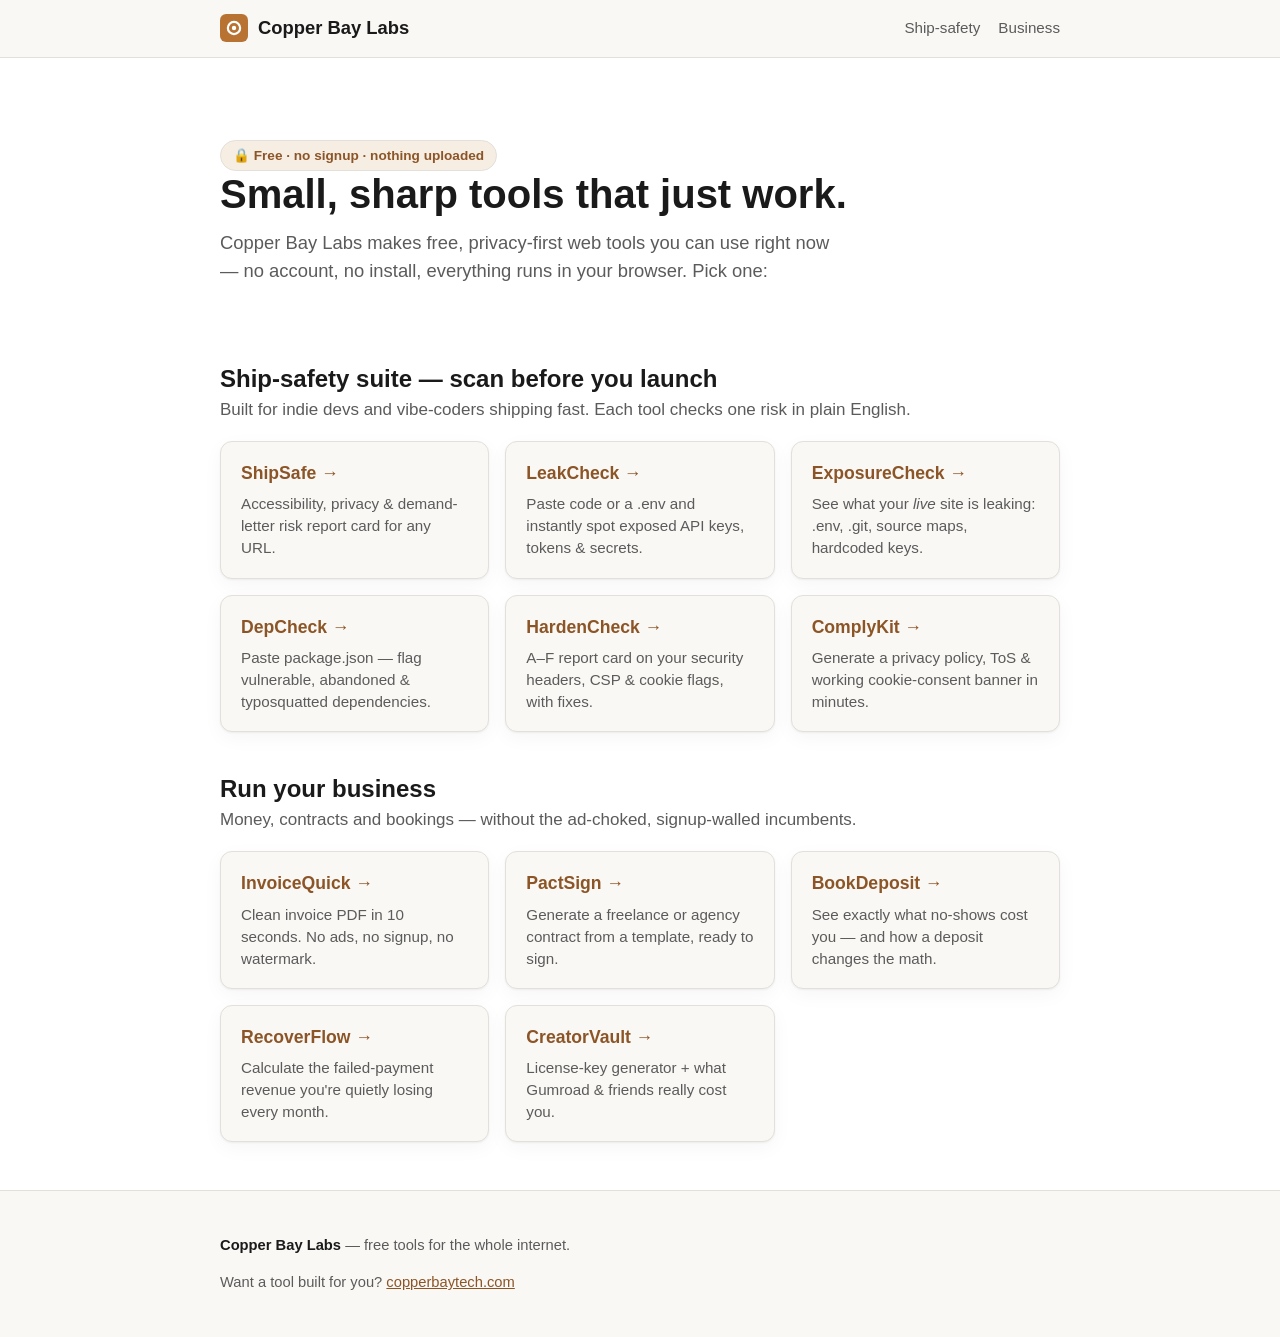
==== index.html @ 55655888 "Copper Bay Labs hub — portfolio home for the tool family Co-Authored-By: Claude Opus 4.8 (1M context" ====
<!DOCTYPE html>
<html lang="en">
<head>
<meta charset="utf-8">
<meta name="viewport" content="width=device-width, initial-scale=1">
<title>Copper Bay Labs — free, no-signup tools that run in your browser</title>
<meta name="description" content="A growing family of free, privacy-first web tools — scan your site before launch, generate invoices and contracts, and more. No signup, nothing uploaded.">
<link rel="canonical" href="https://dukotah.github.io/">
<meta property="og:type" content="website">
<meta property="og:title" content="Copper Bay Labs — free tools that run in your browser">
<meta property="og:description" content="Free, privacy-first web tools. No signup, nothing uploaded.">
<meta property="og:url" content="https://dukotah.github.io/">
<link rel="icon" href="favicon.svg" type="image/svg+xml">
<link rel="stylesheet" href="styles.css">
<script type="application/ld+json">
{ "@context": "https://schema.org", "@type": "Organization", "name": "Copper Bay Labs",
  "url": "https://dukotah.github.io/",
  "description": "A family of free, privacy-first, no-signup web tools." }
</script>
</head>
<body>
<a class="skip" href="#main">Skip to content</a>
<header class="site"><div class="wrap">
  <a class="brand" href="/"><img src="favicon.svg" alt=""> Copper Bay Labs</a>
  <nav class="site" aria-label="Primary"><a href="#suite">Ship-safety</a><a href="#business">Business</a></nav>
</div></header>

<main id="main" class="wrap">
  <section class="hero">
    <span class="badge">🔒 Free · no signup · nothing uploaded</span>
    <h1>Small, sharp tools that just work.</h1>
    <p class="lede">Copper Bay Labs makes free, privacy-first web tools you can use right now —
      no account, no install, everything runs in your browser. Pick one:</p>
  </section>

  <section id="suite" aria-labelledby="suite-h">
    <h2 id="suite-h">Ship-safety suite — scan before you launch</h2>
    <p class="muted">Built for indie devs and vibe-coders shipping fast. Each tool checks one risk in plain English.</p>
    <div class="grid">
      <a class="tool" href="https://dukotah.github.io/shipsafe/"><h3>ShipSafe →</h3><p>Accessibility, privacy &amp; demand-letter risk report card for any URL.</p></a>
      <a class="tool" href="https://dukotah.github.io/leakcheck/"><h3>LeakCheck →</h3><p>Paste code or a .env and instantly spot exposed API keys, tokens &amp; secrets.</p></a>
      <a class="tool" href="https://dukotah.github.io/exposurecheck/"><h3>ExposureCheck →</h3><p>See what your <em>live</em> site is leaking: .env, .git, source maps, hardcoded keys.</p></a>
      <a class="tool" href="https://dukotah.github.io/depcheck/"><h3>DepCheck →</h3><p>Paste package.json — flag vulnerable, abandoned &amp; typosquatted dependencies.</p></a>
      <a class="tool" href="https://dukotah.github.io/hardencheck/"><h3>HardenCheck →</h3><p>A–F report card on your security headers, CSP &amp; cookie flags, with fixes.</p></a>
      <a class="tool" href="https://dukotah.github.io/complykit/"><h3>ComplyKit →</h3><p>Generate a privacy policy, ToS &amp; working cookie-consent banner in minutes.</p></a>
    </div>
  </section>

  <section id="business" aria-labelledby="biz-h">
    <h2 id="biz-h">Run your business</h2>
    <p class="muted">Money, contracts and bookings — without the ad-choked, signup-walled incumbents.</p>
    <div class="grid">
      <a class="tool" href="https://dukotah.github.io/invoicequick/"><h3>InvoiceQuick →</h3><p>Clean invoice PDF in 10 seconds. No ads, no signup, no watermark.</p></a>
      <a class="tool" href="https://dukotah.github.io/pactsign/"><h3>PactSign →</h3><p>Generate a freelance or agency contract from a template, ready to sign.</p></a>
      <a class="tool" href="https://dukotah.github.io/bookdeposit/"><h3>BookDeposit →</h3><p>See exactly what no-shows cost you — and how a deposit changes the math.</p></a>
      <a class="tool" href="https://dukotah.github.io/recoverflow/"><h3>RecoverFlow →</h3><p>Calculate the failed-payment revenue you're quietly losing every month.</p></a>
      <a class="tool" href="https://dukotah.github.io/creatorvault/"><h3>CreatorVault →</h3><p>License-key generator + what Gumroad &amp; friends really cost you.</p></a>
    </div>
  </section>
</main>

<footer class="site"><div class="wrap">
  <p><span class="label">Copper Bay Labs</span> — free tools for the whole internet.</p>
  <p>Want a tool built for you? <a href="https://copperbaytech.com" target="_blank" rel="noopener">copperbaytech.com</a></p>
</div></footer>
</body>
</html>
---- styles.css ----
/* Copper Bay Labs — shared design system. Products fork this and add product-specific rules
   BELOW the marked line. Keep tokens in sync so the suite looks like one family.
   RULE: never reference an undefined var(--token) — it renders invisible but still builds green. */
:root {
  --copper: #b87333;          /* brand accent */
  --copper-dark: #8c5527;
  --copper-tint: #f6ede3;
  --ink: #1a1a1a;             /* primary text */
  --muted: #5b5b5b;           /* secondary text */
  --line: #e3e0db;            /* borders */
  --bg: #ffffff;
  --surface: #faf8f5;         /* cards / raised */
  --surface-2: #f2efe9;
  --ok: #2e7d4f; --warn: #b8860b; --bad: #b3331f;
  --radius: 12px;
  --maxw: 880px;
  --shadow: 0 1px 2px rgba(0,0,0,.05), 0 6px 20px rgba(0,0,0,.04);
  --font: -apple-system, BlinkMacSystemFont, "Segoe UI", Roboto, Helvetica, Arial, sans-serif;
  --mono: ui-monospace, SFMono-Regular, Menlo, Consolas, monospace;
}
@media (prefers-color-scheme: dark) {
  :root {
    --ink: #f2efe9; --muted: #b3aea6; --line: #34302b; --bg: #161412;
    --surface: #1f1c19; --surface-2: #262220; --copper-tint: #2a211a;
  }
}
* { box-sizing: border-box; }
html { -webkit-text-size-adjust: 100%; }
body { margin: 0; font-family: var(--font); color: var(--ink); background: var(--bg);
  line-height: 1.55; font-size: 17px; }
.wrap { max-width: var(--maxw); margin: 0 auto; padding: 0 20px; }
a { color: var(--copper-dark); }
a:hover { color: var(--copper); }
.skip { position: absolute; left: -9999px; }
.skip:focus { left: 8px; top: 8px; background: var(--ink); color: var(--bg); padding: 8px 12px;
  border-radius: 8px; z-index: 10; }

/* Header */
header.site { border-bottom: 1px solid var(--line); background: var(--surface); }
header.site .wrap { display: flex; align-items: center; justify-content: space-between;
  padding-top: 14px; padding-bottom: 14px; gap: 16px; }
.brand { display: flex; align-items: center; gap: 10px; font-weight: 700; color: var(--ink);
  text-decoration: none; font-size: 1.15rem; }
.brand img { width: 28px; height: 28px; }
nav.site a { margin-left: 18px; color: var(--muted); text-decoration: none; font-size: .95rem; }
nav.site a:hover { color: var(--copper); }

/* Hero */
.hero { padding: 44px 0 28px; }
.hero h1 { font-size: clamp(1.7rem, 4vw, 2.5rem); line-height: 1.15; margin: 0 0 12px; }
.hero p.lede { font-size: 1.15rem; color: var(--muted); margin: 0 0 8px; max-width: 60ch; }
.badge { display: inline-flex; align-items: center; gap: 6px; background: var(--copper-tint);
  color: var(--copper-dark); border: 1px solid var(--line); border-radius: 999px;
  padding: 4px 12px; font-size: .85rem; font-weight: 600; }

/* Cards / tool surface */
.card { background: var(--surface); border: 1px solid var(--line); border-radius: var(--radius);
  padding: 22px; box-shadow: var(--shadow); margin: 18px 0; }
label { display: block; font-weight: 600; margin: 14px 0 6px; font-size: .95rem; }
input, select, textarea { width: 100%; padding: 10px 12px; border: 1px solid var(--line);
  border-radius: 8px; background: var(--bg); color: var(--ink); font: inherit; }
input:focus, select:focus, textarea:focus { outline: 2px solid var(--copper); outline-offset: 1px; }
button, .btn { font: inherit; font-weight: 600; cursor: pointer; border-radius: 8px;
  padding: 11px 18px; border: 1px solid var(--copper-dark); background: var(--copper);
  color: #fff; }
button:hover, .btn:hover { background: var(--copper-dark); }
button.secondary { background: transparent; color: var(--copper-dark); }

/* Footer + cross-promo */
footer.site { border-top: 1px solid var(--line); background: var(--surface); margin-top: 48px;
  padding: 28px 0; color: var(--muted); font-size: .92rem; }
footer.site .promo { display: flex; flex-wrap: wrap; gap: 14px; margin: 8px 0 16px; }
footer.site .promo a { color: var(--copper-dark); text-decoration: none; font-weight: 600; }
footer.site .label { font-weight: 700; color: var(--ink); }

/* ===== hub-specific ===== */
.muted { color: var(--muted); margin-top: -4px; }
main section { margin: 38px 0; }
main h2 { font-size: 1.5rem; margin: 0 0 4px; }
.grid { display: grid; grid-template-columns: repeat(auto-fill, minmax(250px, 1fr)); gap: 16px; margin-top: 18px; }
.tool { display: block; text-decoration: none; color: inherit; background: var(--surface);
  border: 1px solid var(--line); border-radius: var(--radius); padding: 18px 20px;
  box-shadow: var(--shadow); transition: transform .08s ease, border-color .08s ease; }
.tool:hover { transform: translateY(-2px); border-color: var(--copper); }
.tool h3 { margin: 0 0 6px; color: var(--copper-dark); font-size: 1.1rem; }
.tool p { margin: 0; color: var(--muted); font-size: .95rem; line-height: 1.45; }
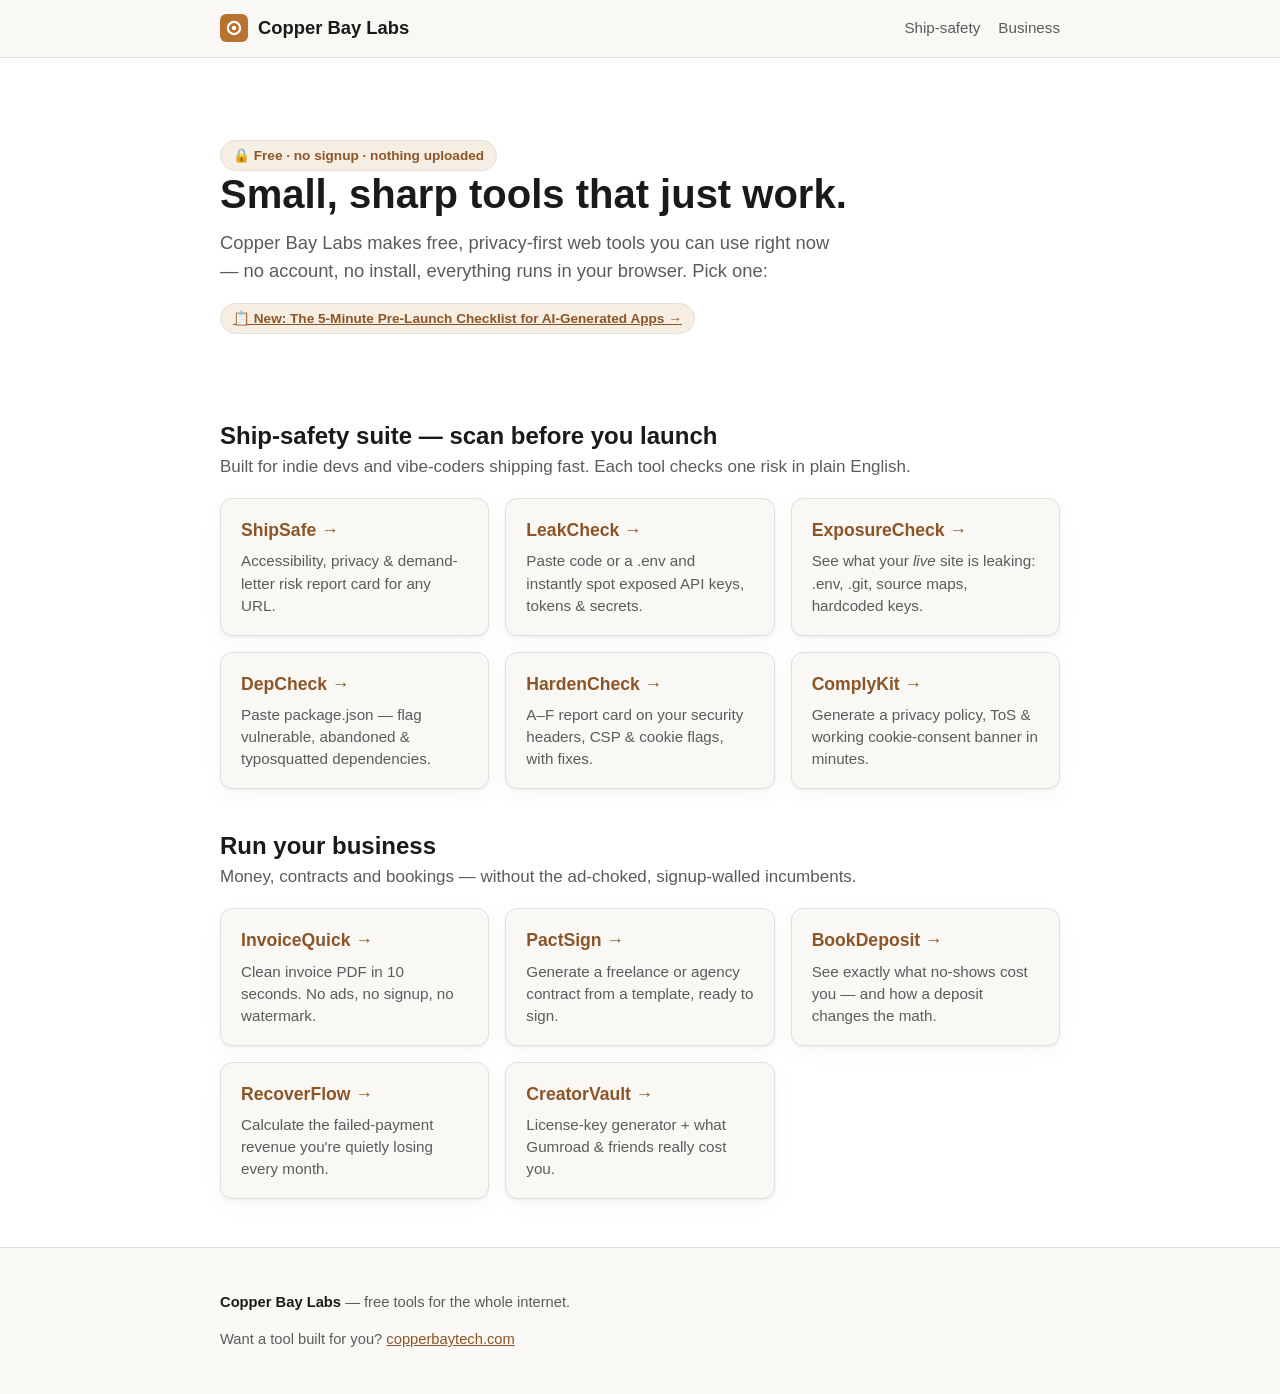
==== commit 6b5e9a5e: "Add cornerstone SEO post: 5-minute pre-launch checklist (links all tools) Co-Authored-By: Claude Opu" ====
--- a/index.html
+++ b/index.html
@@ -5,16 +5,16 @@
 <meta name="viewport" content="width=device-width, initial-scale=1">
 <title>Copper Bay Labs — free, no-signup tools that run in your browser</title>
 <meta name="description" content="A growing family of free, privacy-first web tools — scan your site before launch, generate invoices and contracts, and more. No signup, nothing uploaded.">
-<link rel="canonical" href="https://dukotah.github.io/">
+<link rel="canonical" href="https://labs.copperbaytech.com/">
 <meta property="og:type" content="website">
 <meta property="og:title" content="Copper Bay Labs — free tools that run in your browser">
 <meta property="og:description" content="Free, privacy-first web tools. No signup, nothing uploaded.">
-<meta property="og:url" content="https://dukotah.github.io/">
+<meta property="og:url" content="https://labs.copperbaytech.com/">
 <link rel="icon" href="favicon.svg" type="image/svg+xml">
 <link rel="stylesheet" href="styles.css">
 <script type="application/ld+json">
 { "@context": "https://schema.org", "@type": "Organization", "name": "Copper Bay Labs",
-  "url": "https://dukotah.github.io/",
+  "url": "https://labs.copperbaytech.com/",
   "description": "A family of free, privacy-first, no-signup web tools." }
 </script>
 </head>
@@ -31,18 +31,19 @@
     <h1>Small, sharp tools that just work.</h1>
     <p class="lede">Copper Bay Labs makes free, privacy-first web tools you can use right now —
       no account, no install, everything runs in your browser. Pick one:</p>
+    <p><a class="badge" href="/checklist/">📋 New: The 5-Minute Pre-Launch Checklist for AI-Generated Apps →</a></p>
   </section>
 
   <section id="suite" aria-labelledby="suite-h">
     <h2 id="suite-h">Ship-safety suite — scan before you launch</h2>
     <p class="muted">Built for indie devs and vibe-coders shipping fast. Each tool checks one risk in plain English.</p>
     <div class="grid">
-      <a class="tool" href="https://dukotah.github.io/shipsafe/"><h3>ShipSafe →</h3><p>Accessibility, privacy &amp; demand-letter risk report card for any URL.</p></a>
-      <a class="tool" href="https://dukotah.github.io/leakcheck/"><h3>LeakCheck →</h3><p>Paste code or a .env and instantly spot exposed API keys, tokens &amp; secrets.</p></a>
-      <a class="tool" href="https://dukotah.github.io/exposurecheck/"><h3>ExposureCheck →</h3><p>See what your <em>live</em> site is leaking: .env, .git, source maps, hardcoded keys.</p></a>
-      <a class="tool" href="https://dukotah.github.io/depcheck/"><h3>DepCheck →</h3><p>Paste package.json — flag vulnerable, abandoned &amp; typosquatted dependencies.</p></a>
-      <a class="tool" href="https://dukotah.github.io/hardencheck/"><h3>HardenCheck →</h3><p>A–F report card on your security headers, CSP &amp; cookie flags, with fixes.</p></a>
-      <a class="tool" href="https://dukotah.github.io/complykit/"><h3>ComplyKit →</h3><p>Generate a privacy policy, ToS &amp; working cookie-consent banner in minutes.</p></a>
+      <a class="tool" href="https://labs.copperbaytech.com/shipsafe/"><h3>ShipSafe →</h3><p>Accessibility, privacy &amp; demand-letter risk report card for any URL.</p></a>
+      <a class="tool" href="https://labs.copperbaytech.com/leakcheck/"><h3>LeakCheck →</h3><p>Paste code or a .env and instantly spot exposed API keys, tokens &amp; secrets.</p></a>
+      <a class="tool" href="https://labs.copperbaytech.com/exposurecheck/"><h3>ExposureCheck →</h3><p>See what your <em>live</em> site is leaking: .env, .git, source maps, hardcoded keys.</p></a>
+      <a class="tool" href="https://labs.copperbaytech.com/depcheck/"><h3>DepCheck →</h3><p>Paste package.json — flag vulnerable, abandoned &amp; typosquatted dependencies.</p></a>
+      <a class="tool" href="https://labs.copperbaytech.com/hardencheck/"><h3>HardenCheck →</h3><p>A–F report card on your security headers, CSP &amp; cookie flags, with fixes.</p></a>
+      <a class="tool" href="https://labs.copperbaytech.com/complykit/"><h3>ComplyKit →</h3><p>Generate a privacy policy, ToS &amp; working cookie-consent banner in minutes.</p></a>
     </div>
   </section>
 
@@ -50,11 +51,11 @@
     <h2 id="biz-h">Run your business</h2>
     <p class="muted">Money, contracts and bookings — without the ad-choked, signup-walled incumbents.</p>
     <div class="grid">
-      <a class="tool" href="https://dukotah.github.io/invoicequick/"><h3>InvoiceQuick →</h3><p>Clean invoice PDF in 10 seconds. No ads, no signup, no watermark.</p></a>
-      <a class="tool" href="https://dukotah.github.io/pactsign/"><h3>PactSign →</h3><p>Generate a freelance or agency contract from a template, ready to sign.</p></a>
-      <a class="tool" href="https://dukotah.github.io/bookdeposit/"><h3>BookDeposit →</h3><p>See exactly what no-shows cost you — and how a deposit changes the math.</p></a>
-      <a class="tool" href="https://dukotah.github.io/recoverflow/"><h3>RecoverFlow →</h3><p>Calculate the failed-payment revenue you're quietly losing every month.</p></a>
-      <a class="tool" href="https://dukotah.github.io/creatorvault/"><h3>CreatorVault →</h3><p>License-key generator + what Gumroad &amp; friends really cost you.</p></a>
+      <a class="tool" href="https://labs.copperbaytech.com/invoicequick/"><h3>InvoiceQuick →</h3><p>Clean invoice PDF in 10 seconds. No ads, no signup, no watermark.</p></a>
+      <a class="tool" href="https://labs.copperbaytech.com/pactsign/"><h3>PactSign →</h3><p>Generate a freelance or agency contract from a template, ready to sign.</p></a>
+      <a class="tool" href="https://labs.copperbaytech.com/bookdeposit/"><h3>BookDeposit →</h3><p>See exactly what no-shows cost you — and how a deposit changes the math.</p></a>
+      <a class="tool" href="https://labs.copperbaytech.com/recoverflow/"><h3>RecoverFlow →</h3><p>Calculate the failed-payment revenue you're quietly losing every month.</p></a>
+      <a class="tool" href="https://labs.copperbaytech.com/creatorvault/"><h3>CreatorVault →</h3><p>License-key generator + what Gumroad &amp; friends really cost you.</p></a>
     </div>
   </section>
 </main>
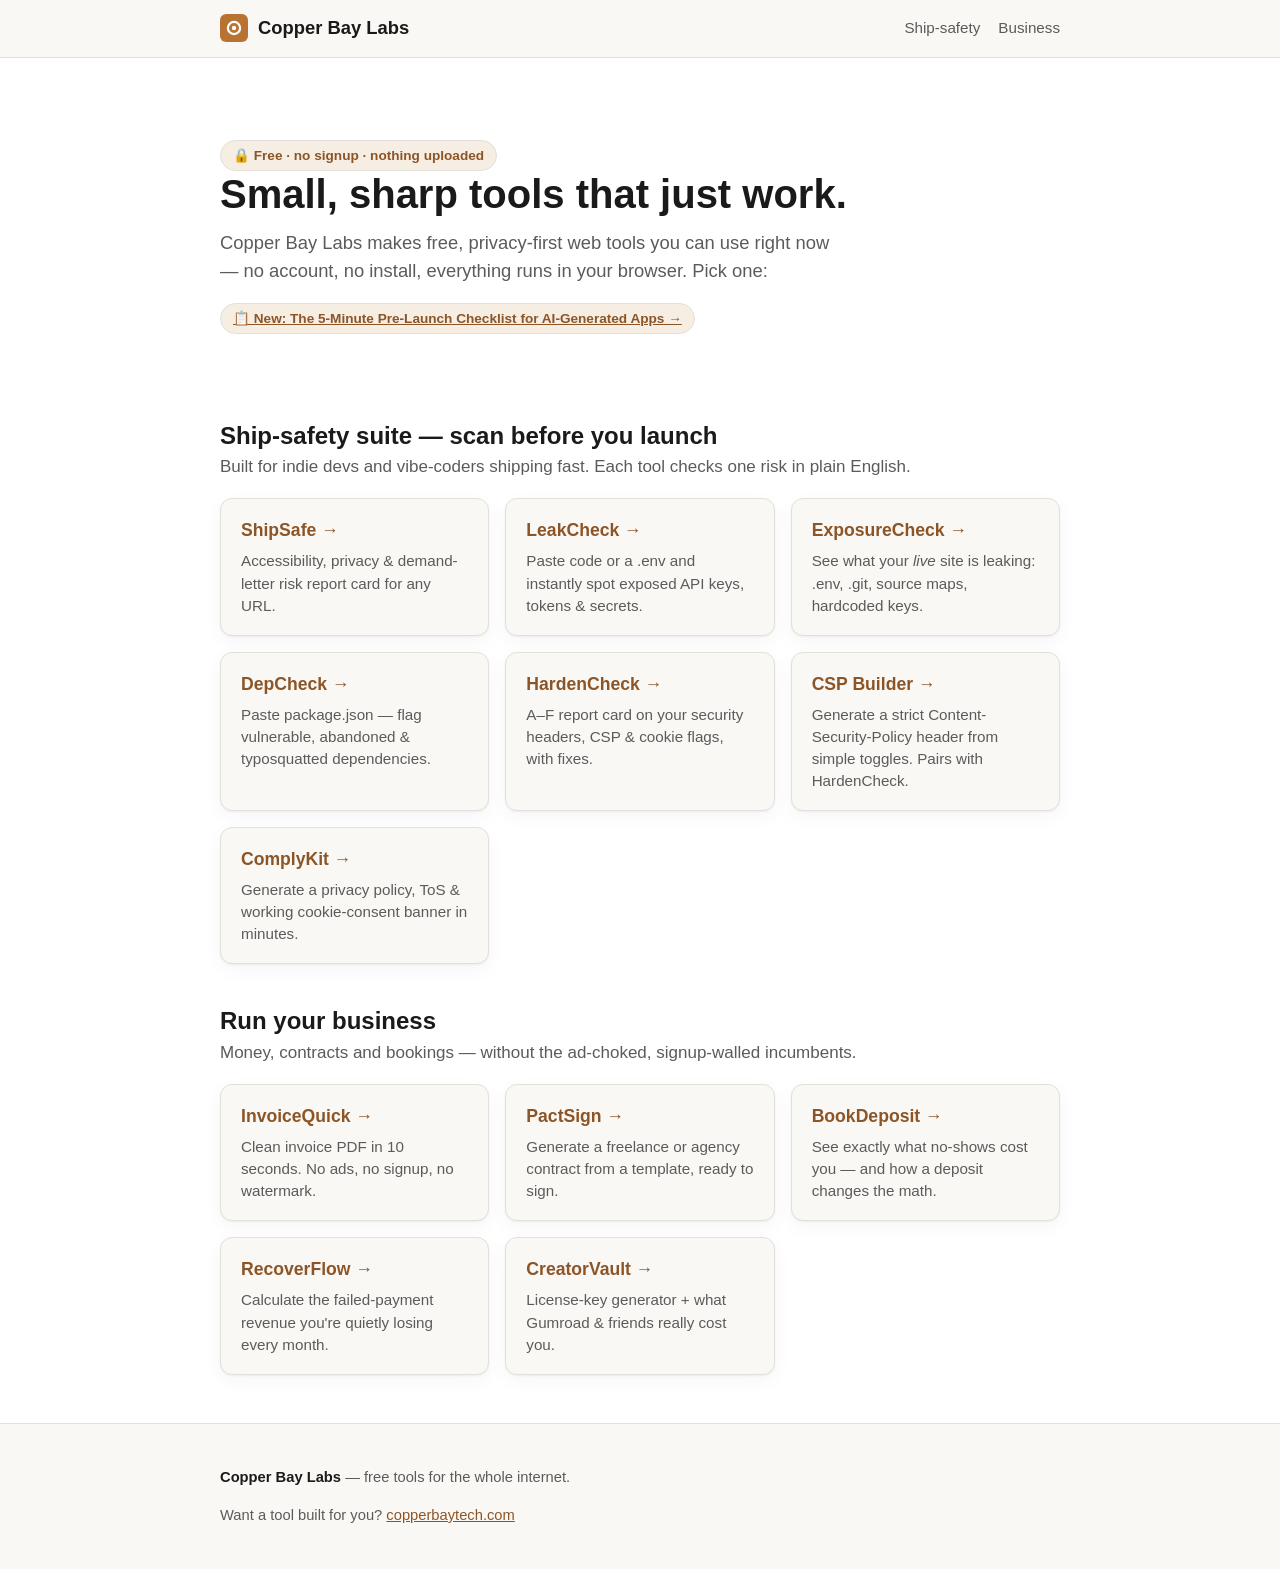
==== commit a0e80b93: "Add CSP Builder to suite (hub/dashboard) + pipeline domain fixes Co-Authored-By: Claude Opus 4.8 (1M" ====
--- a/index.html
+++ b/index.html
@@ -43,6 +43,7 @@
       <a class="tool" href="https://labs.copperbaytech.com/exposurecheck/"><h3>ExposureCheck →</h3><p>See what your <em>live</em> site is leaking: .env, .git, source maps, hardcoded keys.</p></a>
       <a class="tool" href="https://labs.copperbaytech.com/depcheck/"><h3>DepCheck →</h3><p>Paste package.json — flag vulnerable, abandoned &amp; typosquatted dependencies.</p></a>
       <a class="tool" href="https://labs.copperbaytech.com/hardencheck/"><h3>HardenCheck →</h3><p>A–F report card on your security headers, CSP &amp; cookie flags, with fixes.</p></a>
+      <a class="tool" href="https://labs.copperbaytech.com/cspbuilder/"><h3>CSP Builder →</h3><p>Generate a strict Content-Security-Policy header from simple toggles. Pairs with HardenCheck.</p></a>
       <a class="tool" href="https://labs.copperbaytech.com/complykit/"><h3>ComplyKit →</h3><p>Generate a privacy policy, ToS &amp; working cookie-consent banner in minutes.</p></a>
     </div>
   </section>
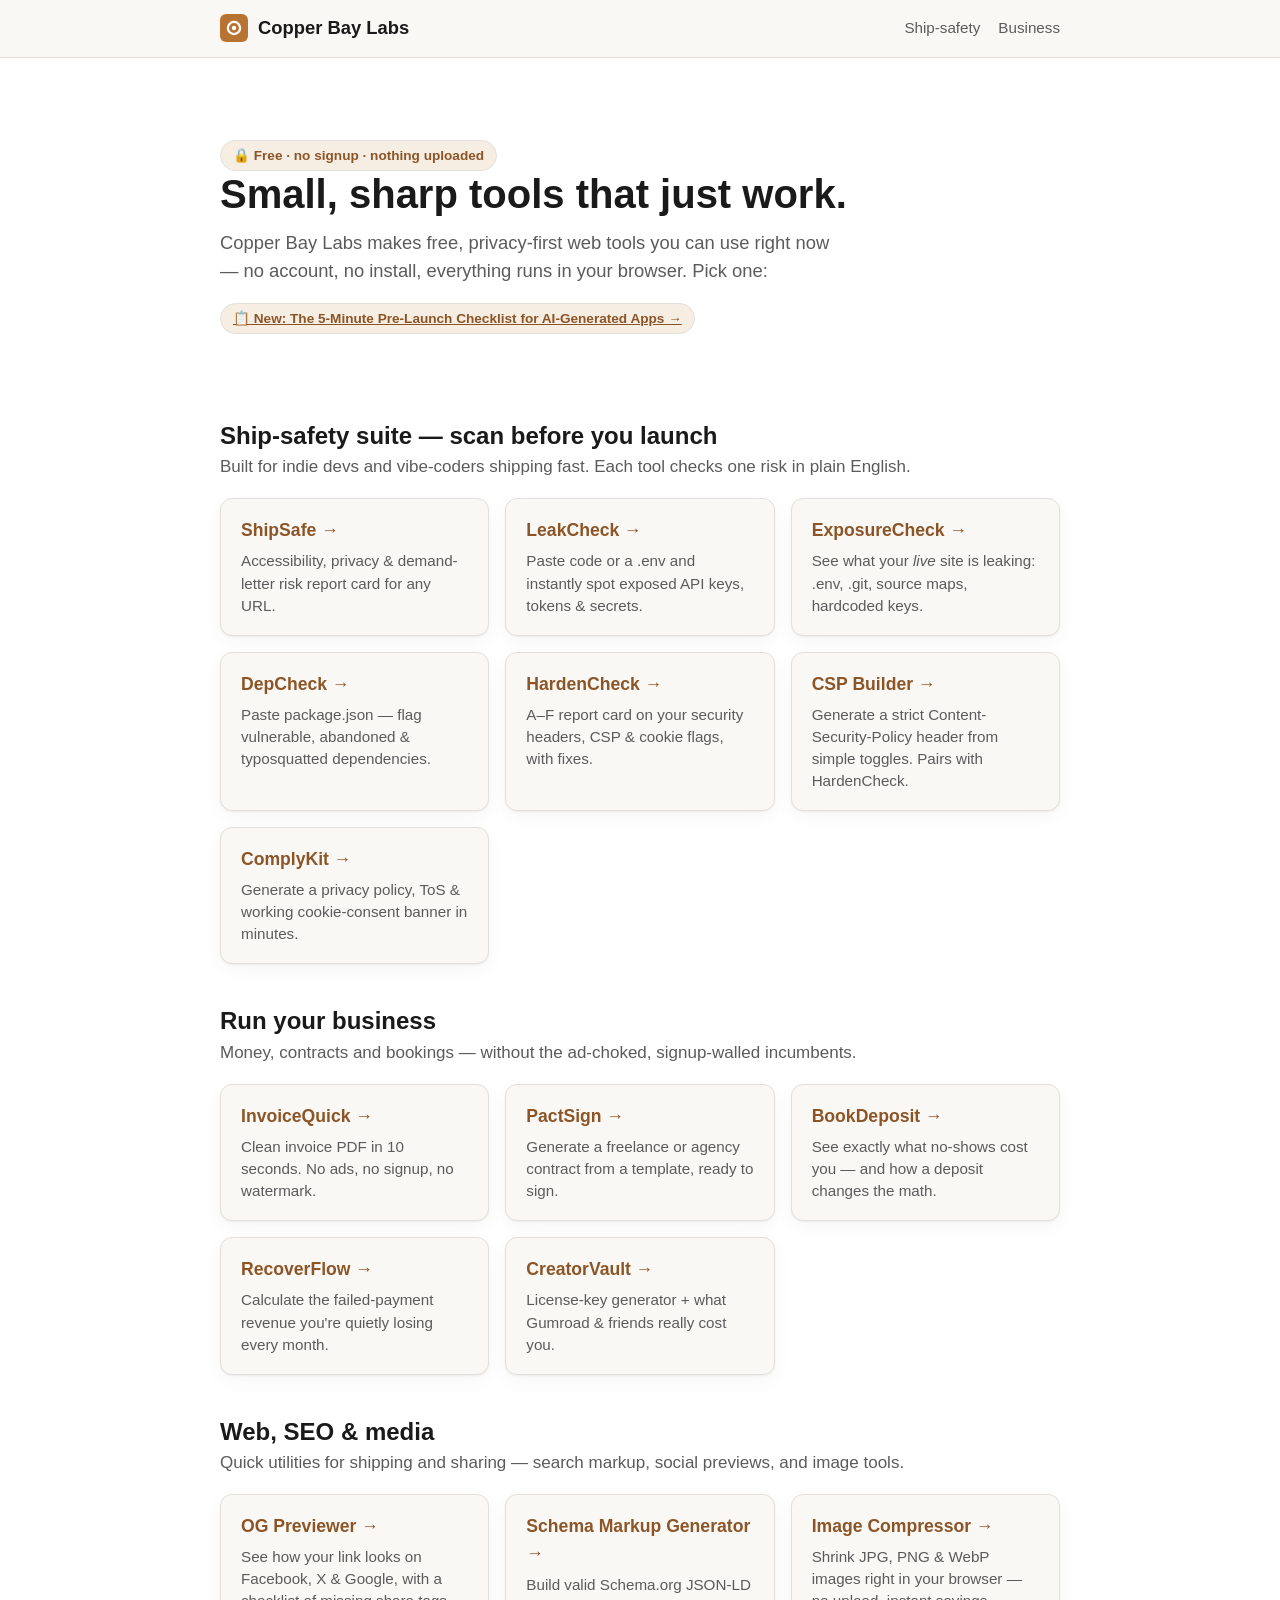
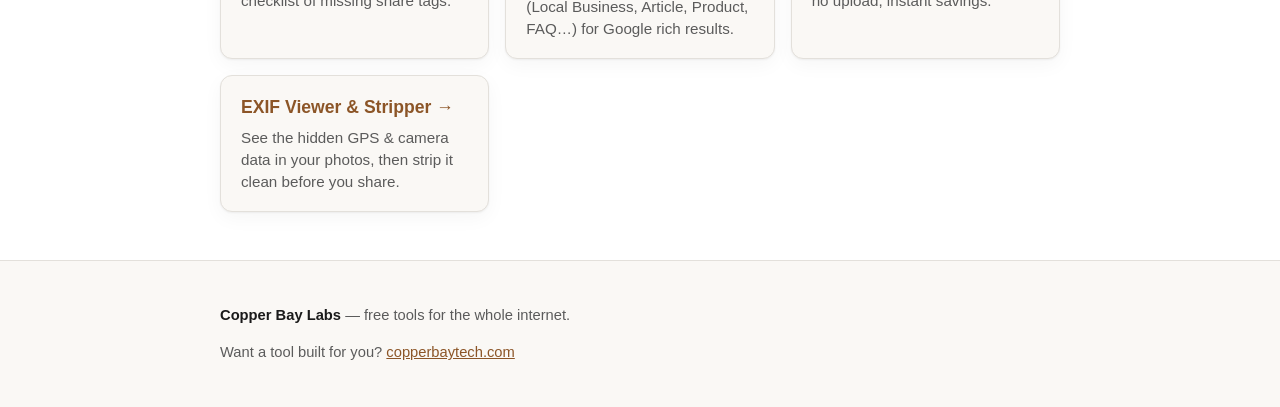
==== commit b98f0c97: "Add 5 new tools to suite (hub, sitemap, dashboard, ledger) Co-Authored-By: Claude Opus 4.8 (1M conte" ====
--- a/index.html
+++ b/index.html
@@ -59,6 +59,17 @@
       <a class="tool" href="https://labs.copperbaytech.com/creatorvault/"><h3>CreatorVault →</h3><p>License-key generator + what Gumroad &amp; friends really cost you.</p></a>
     </div>
   </section>
+
+  <section id="web" aria-labelledby="web-h">
+    <h2 id="web-h">Web, SEO &amp; media</h2>
+    <p class="muted">Quick utilities for shipping and sharing — search markup, social previews, and image tools.</p>
+    <div class="grid">
+      <a class="tool" href="https://labs.copperbaytech.com/ogpreview/"><h3>OG Previewer →</h3><p>See how your link looks on Facebook, X &amp; Google, with a checklist of missing share tags.</p></a>
+      <a class="tool" href="https://labs.copperbaytech.com/schemamaker/"><h3>Schema Markup Generator →</h3><p>Build valid Schema.org JSON-LD (Local Business, Article, Product, FAQ…) for Google rich results.</p></a>
+      <a class="tool" href="https://labs.copperbaytech.com/imagecompressor/"><h3>Image Compressor →</h3><p>Shrink JPG, PNG &amp; WebP images right in your browser — no upload, instant savings.</p></a>
+      <a class="tool" href="https://labs.copperbaytech.com/exifviewer/"><h3>EXIF Viewer &amp; Stripper →</h3><p>See the hidden GPS &amp; camera data in your photos, then strip it clean before you share.</p></a>
+    </div>
+  </section>
 </main>
 
 <footer class="site"><div class="wrap">
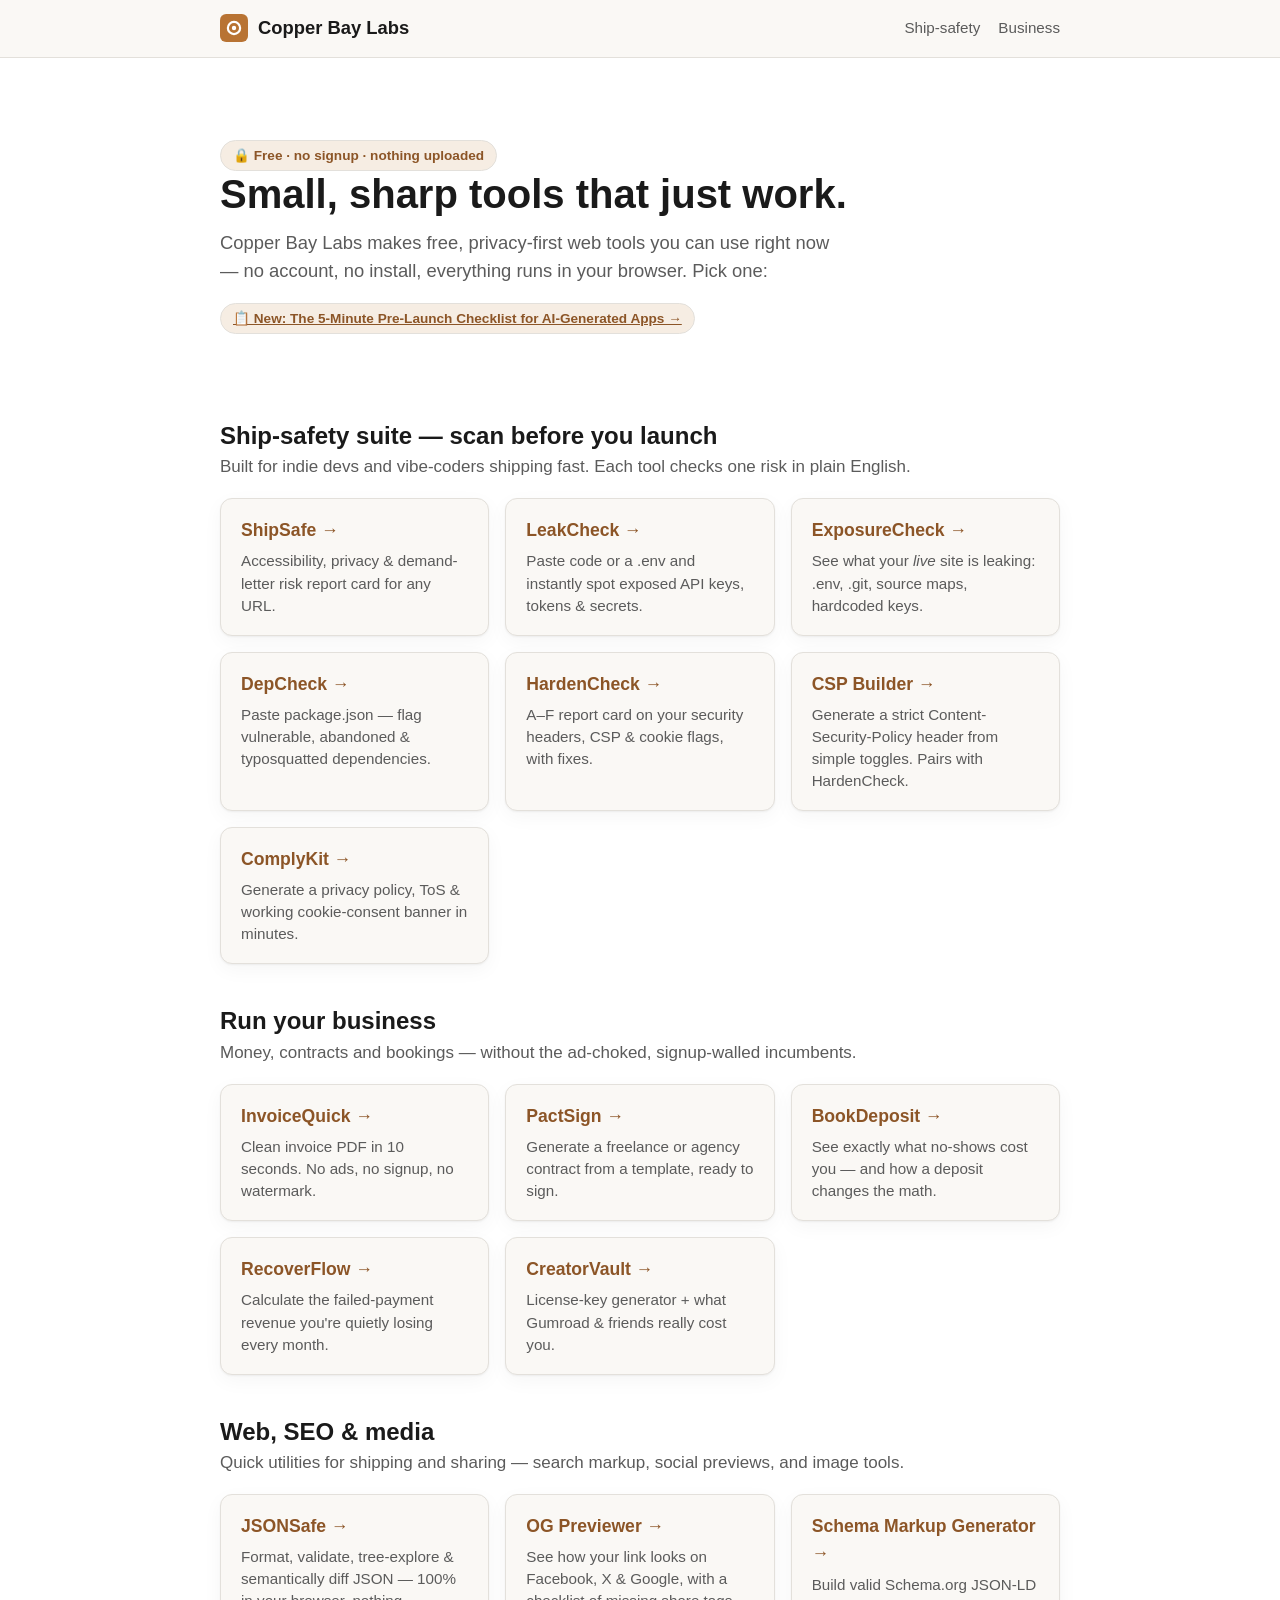
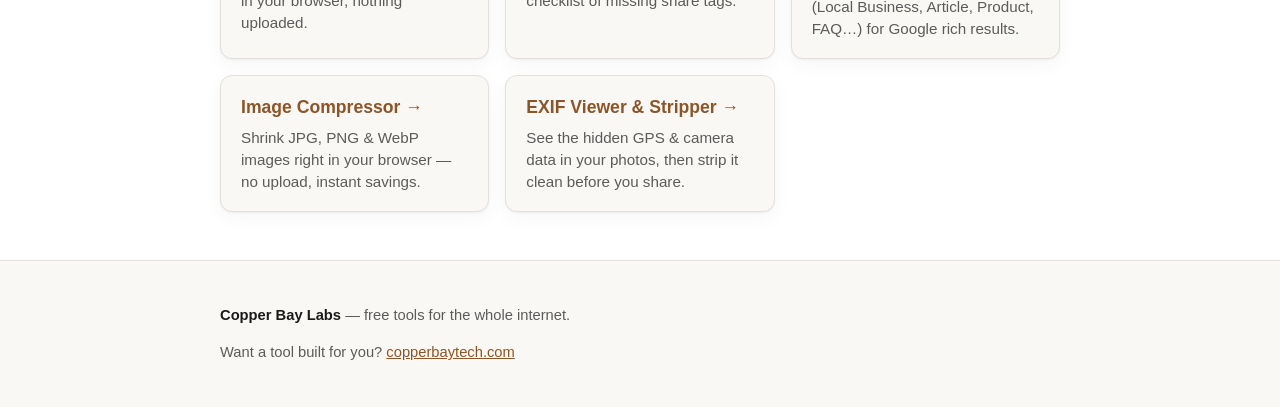
==== commit 992fe0df: "Add JSONSafe to hub + sitemap" ====
--- a/index.html
+++ b/index.html
@@ -64,6 +64,7 @@
     <h2 id="web-h">Web, SEO &amp; media</h2>
     <p class="muted">Quick utilities for shipping and sharing — search markup, social previews, and image tools.</p>
     <div class="grid">
+      <a class="tool" href="https://labs.copperbaytech.com/jsonsafe/"><h3>JSONSafe →</h3><p>Format, validate, tree-explore &amp; semantically diff JSON — 100% in your browser, nothing uploaded.</p></a>
       <a class="tool" href="https://labs.copperbaytech.com/ogpreview/"><h3>OG Previewer →</h3><p>See how your link looks on Facebook, X &amp; Google, with a checklist of missing share tags.</p></a>
       <a class="tool" href="https://labs.copperbaytech.com/schemamaker/"><h3>Schema Markup Generator →</h3><p>Build valid Schema.org JSON-LD (Local Business, Article, Product, FAQ…) for Google rich results.</p></a>
       <a class="tool" href="https://labs.copperbaytech.com/imagecompressor/"><h3>Image Compressor →</h3><p>Shrink JPG, PNG &amp; WebP images right in your browser — no upload, instant savings.</p></a>
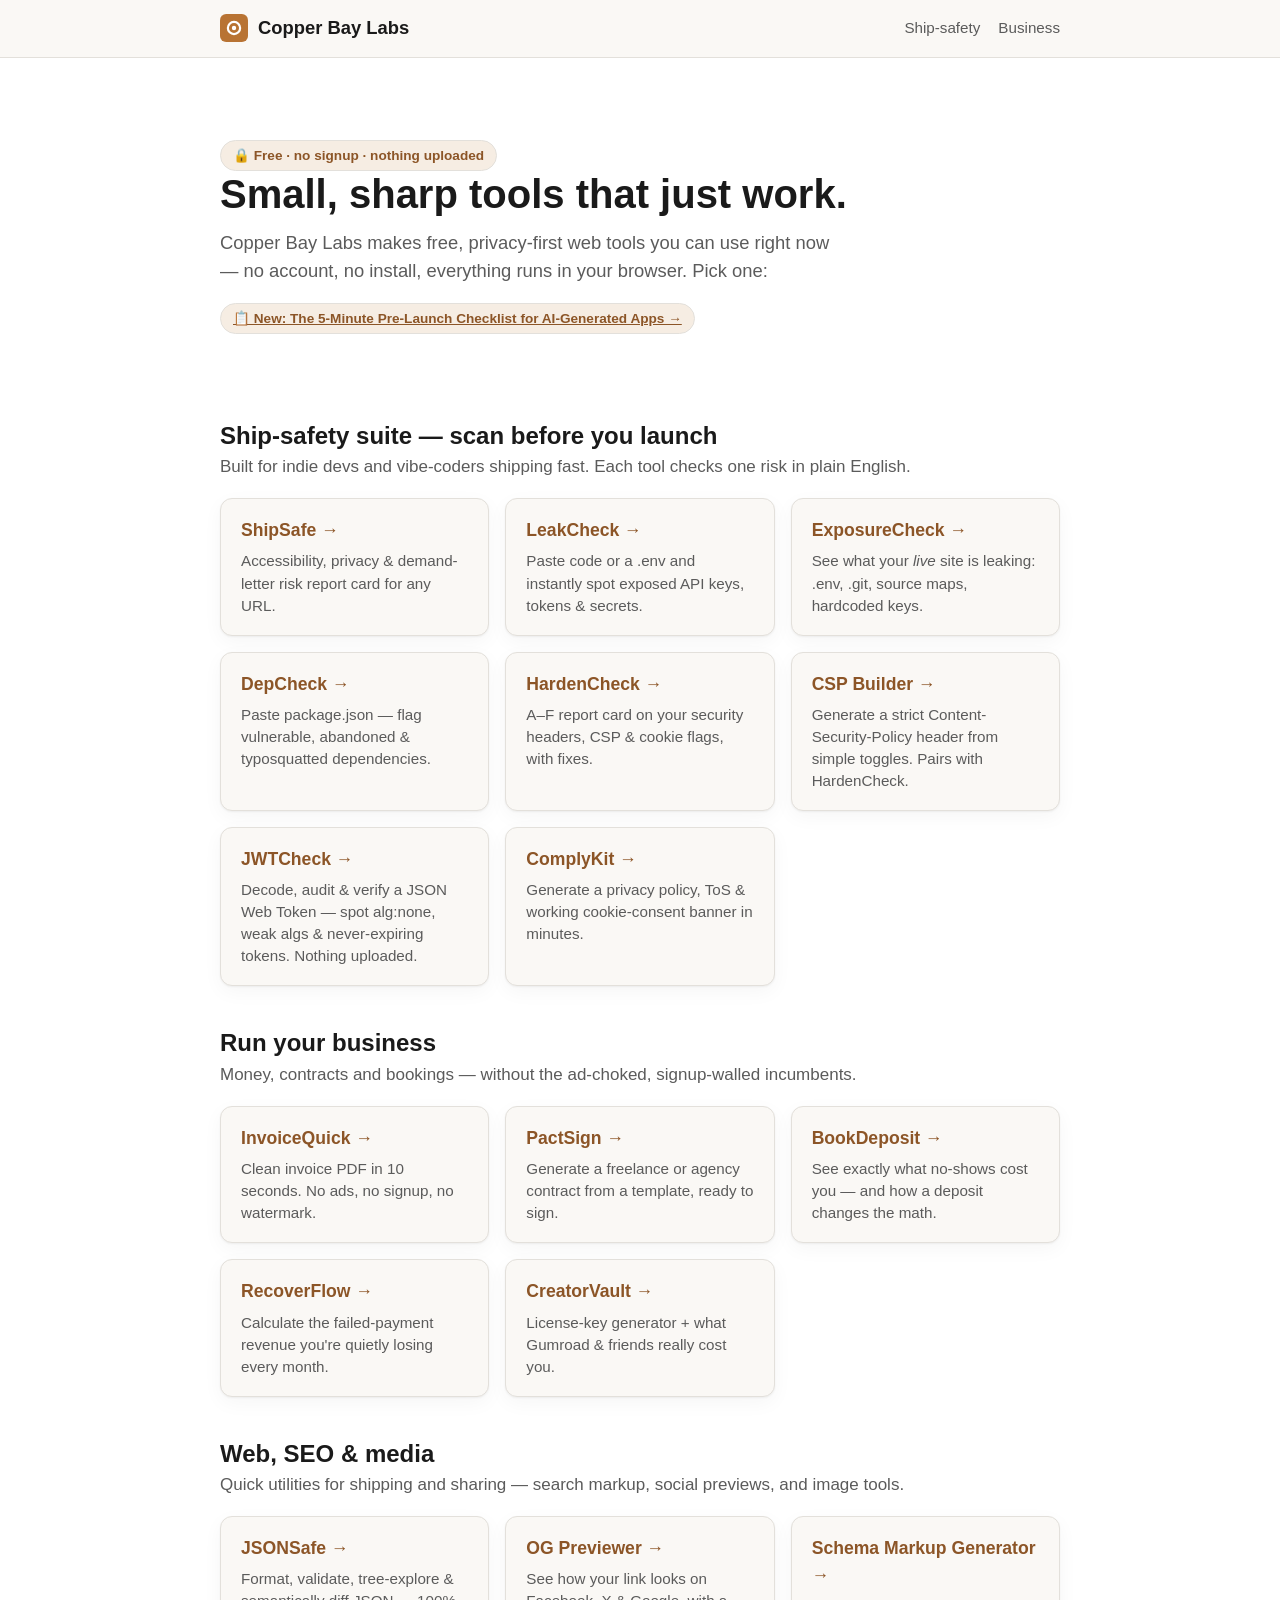
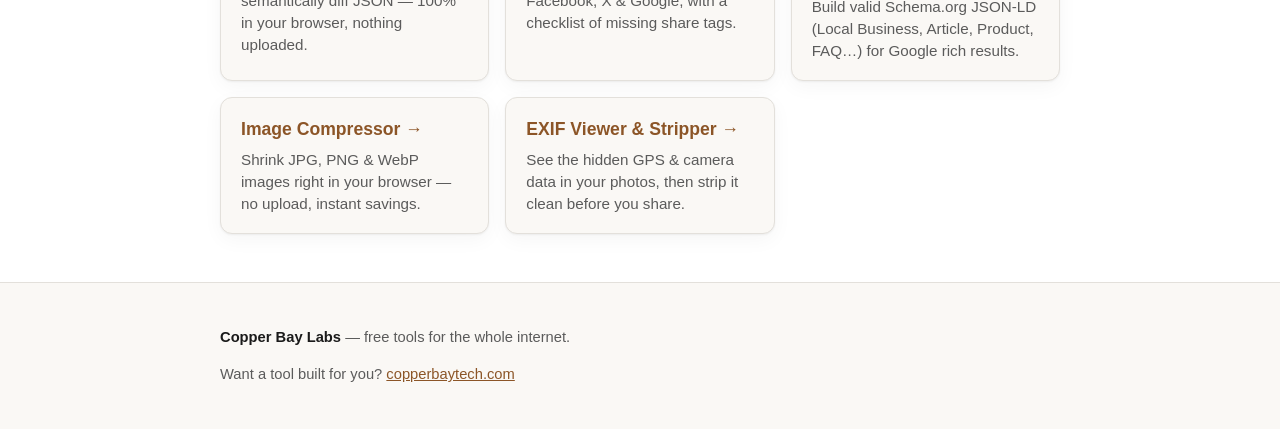
==== commit 4b1c04a7: "Add JWTCheck to hub + sitemap" ====
--- a/index.html
+++ b/index.html
@@ -44,6 +44,7 @@
       <a class="tool" href="https://labs.copperbaytech.com/depcheck/"><h3>DepCheck →</h3><p>Paste package.json — flag vulnerable, abandoned &amp; typosquatted dependencies.</p></a>
       <a class="tool" href="https://labs.copperbaytech.com/hardencheck/"><h3>HardenCheck →</h3><p>A–F report card on your security headers, CSP &amp; cookie flags, with fixes.</p></a>
       <a class="tool" href="https://labs.copperbaytech.com/cspbuilder/"><h3>CSP Builder →</h3><p>Generate a strict Content-Security-Policy header from simple toggles. Pairs with HardenCheck.</p></a>
+      <a class="tool" href="https://labs.copperbaytech.com/jwtcheck/"><h3>JWTCheck →</h3><p>Decode, audit &amp; verify a JSON Web Token — spot alg:none, weak algs &amp; never-expiring tokens. Nothing uploaded.</p></a>
       <a class="tool" href="https://labs.copperbaytech.com/complykit/"><h3>ComplyKit →</h3><p>Generate a privacy policy, ToS &amp; working cookie-consent banner in minutes.</p></a>
     </div>
   </section>
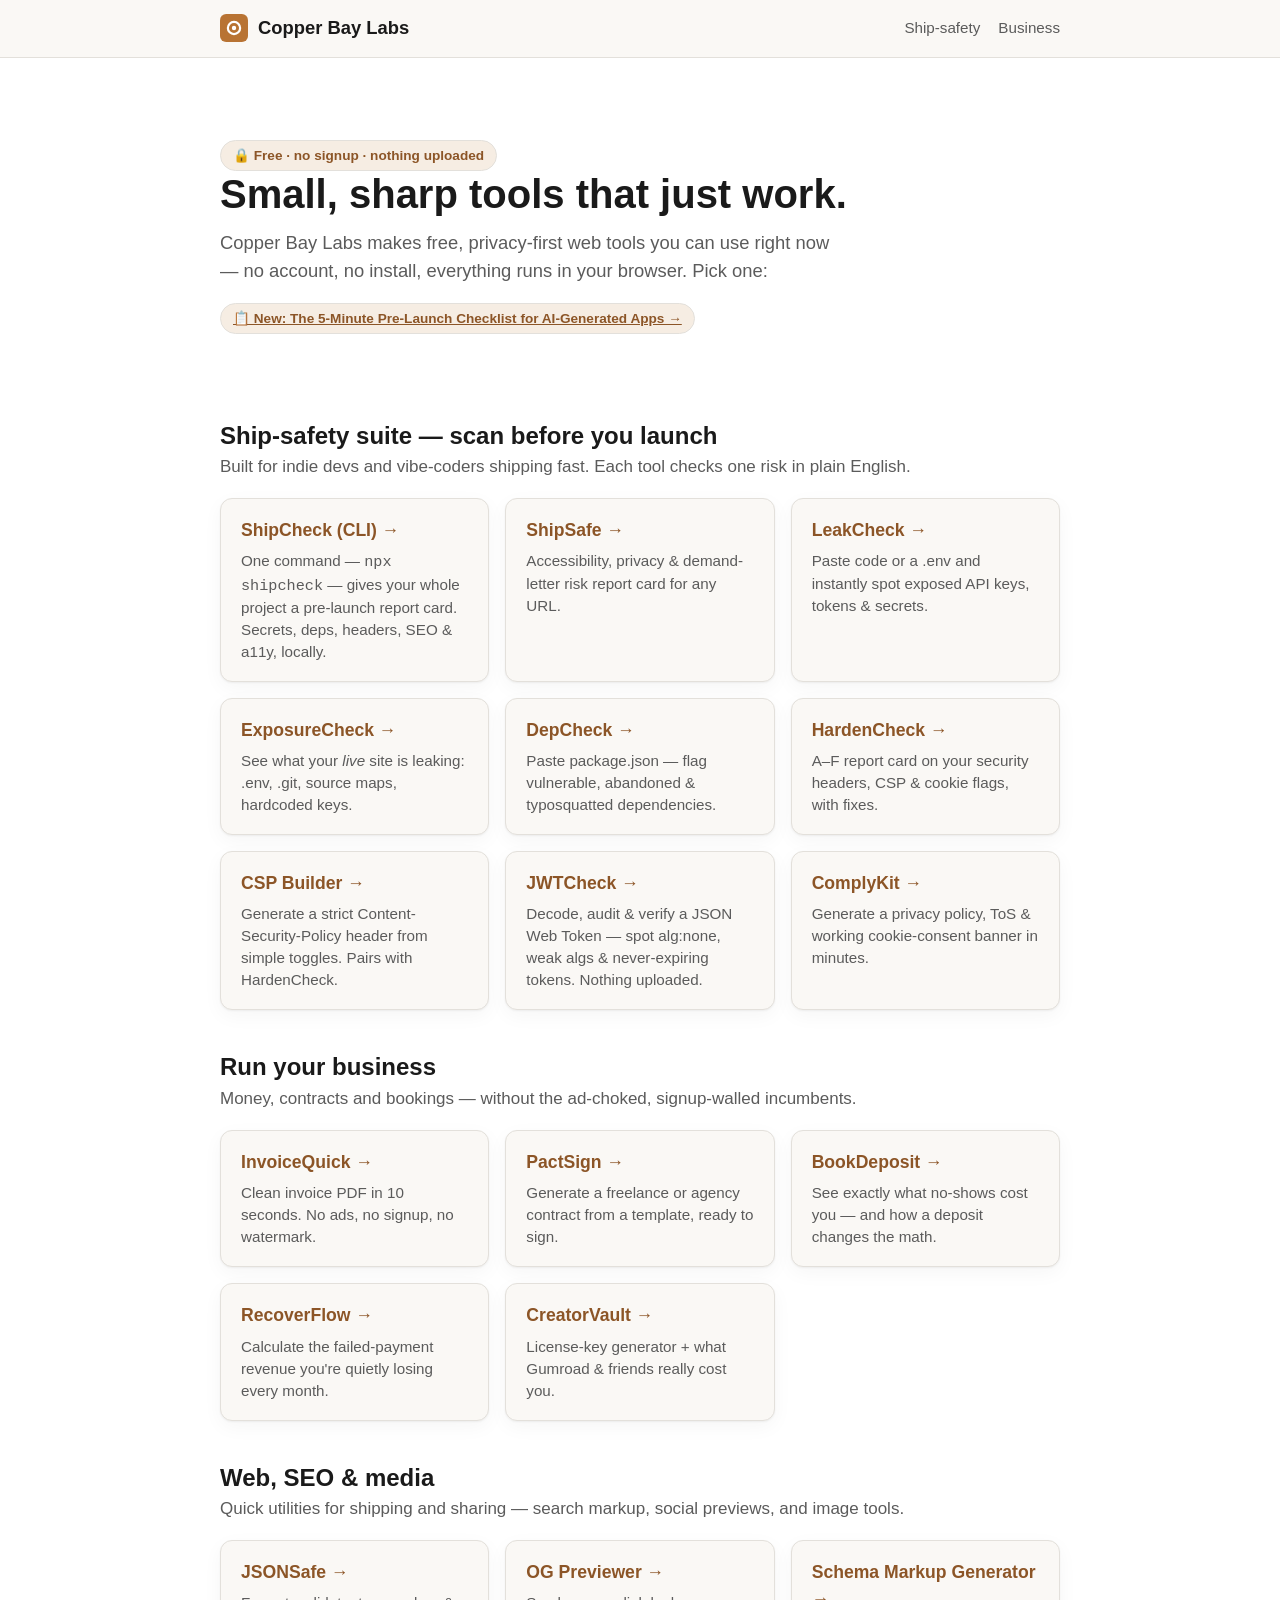
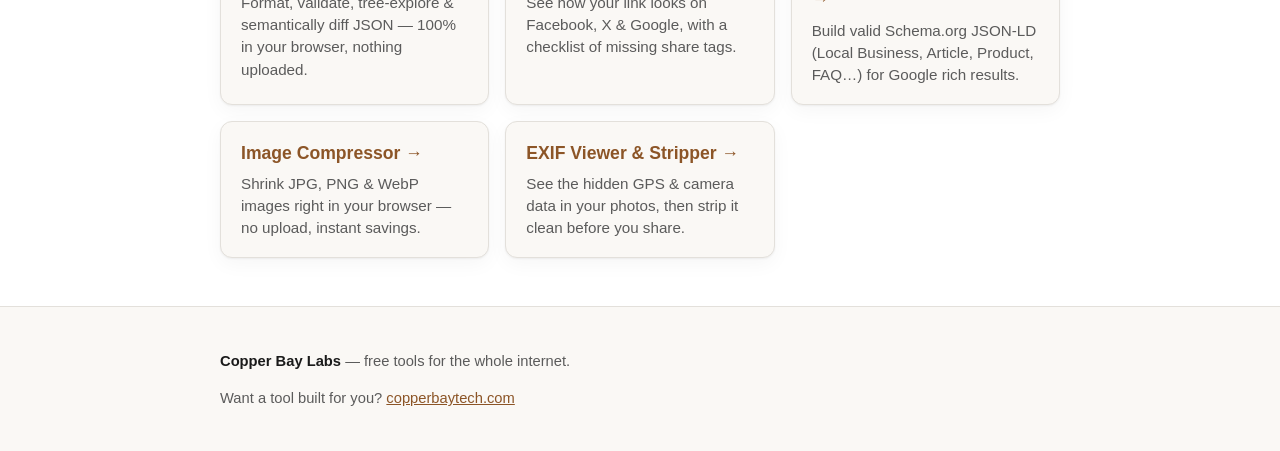
==== commit 4888d36b: "Add ShipCheck CLI to hub + sitemap" ====
--- a/index.html
+++ b/index.html
@@ -38,6 +38,7 @@
     <h2 id="suite-h">Ship-safety suite — scan before you launch</h2>
     <p class="muted">Built for indie devs and vibe-coders shipping fast. Each tool checks one risk in plain English.</p>
     <div class="grid">
+      <a class="tool" href="https://labs.copperbaytech.com/shipcheck/"><h3>ShipCheck (CLI) →</h3><p>One command — <code>npx shipcheck</code> — gives your whole project a pre-launch report card. Secrets, deps, headers, SEO &amp; a11y, locally.</p></a>
       <a class="tool" href="https://labs.copperbaytech.com/shipsafe/"><h3>ShipSafe →</h3><p>Accessibility, privacy &amp; demand-letter risk report card for any URL.</p></a>
       <a class="tool" href="https://labs.copperbaytech.com/leakcheck/"><h3>LeakCheck →</h3><p>Paste code or a .env and instantly spot exposed API keys, tokens &amp; secrets.</p></a>
       <a class="tool" href="https://labs.copperbaytech.com/exposurecheck/"><h3>ExposureCheck →</h3><p>See what your <em>live</em> site is leaking: .env, .git, source maps, hardcoded keys.</p></a>
